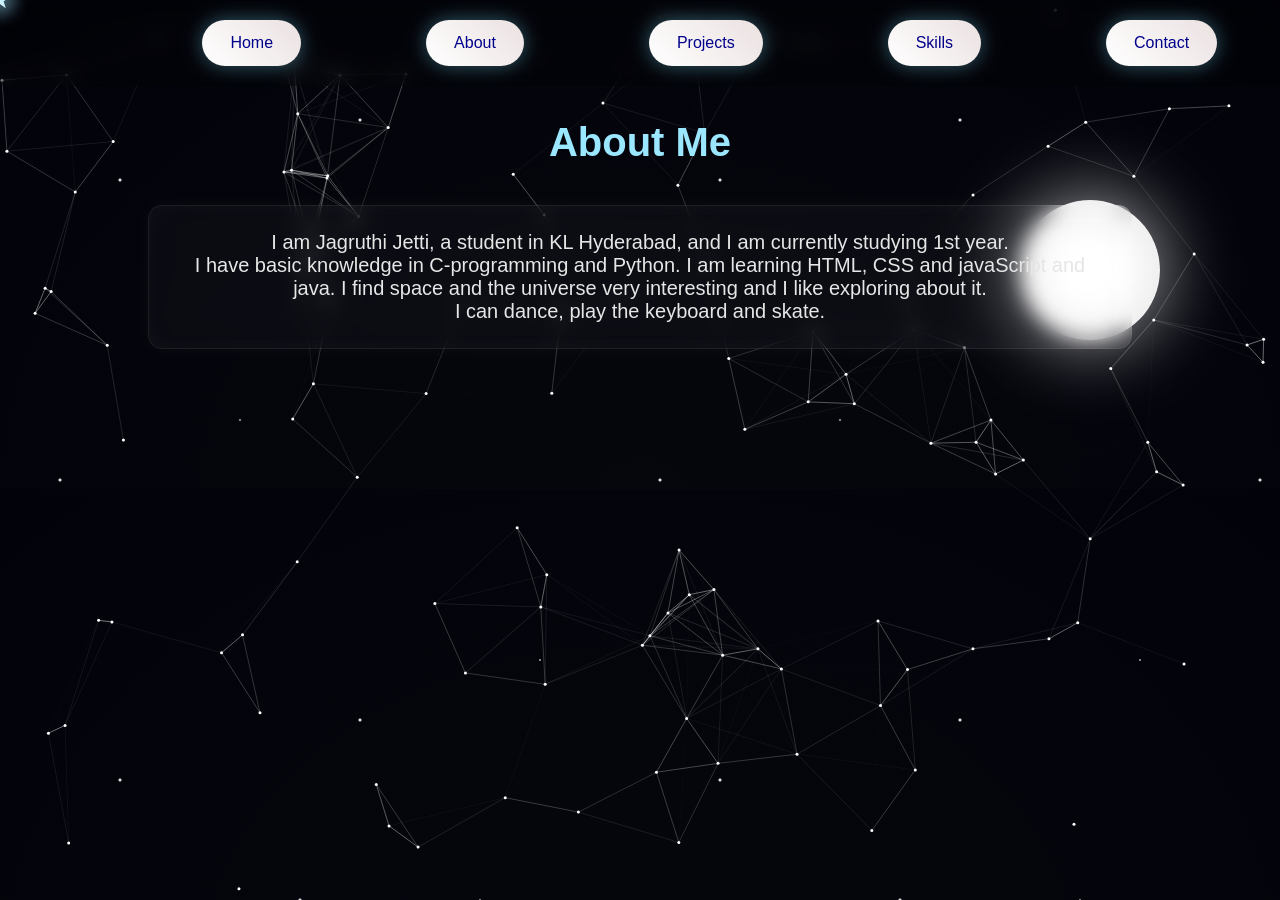
==== aboutme.html @ a0fea918 "Add files via upload" ====
<!DOCTYPE html>
<html>
<head>
<title>About Me</title>
<link rel="stylesheet" href="style.css">
</head>

<body>

<div class="star-cursor"></div>
<div class="star-glow"></div>
<canvas class="stars"></canvas>
<div class="moon"></div>
<div class="stars"></div>
<canvas id="constellation"></canvas>

<nav>
<ul>
<li><a href="index.html" class="magnetic">Home</a></li>
<li><a href="aboutme.html" class="magnetic">About</a></li>
<li><a href="projects.html" class="magnetic" x>Projects</a></li>
<li><a href="skills.html" class="magnetic">Skills</a></li>
<li><a href="contact.html" class="magnetic">Contact</a></li>
</ul>
</nav>

<section class="section">
<h2>About Me</h2>
<div class="card">
<p style="font-size: 20px;">I am Jagruthi Jetti, a student in KL Hyderabad, and I am currently studying 1st year.</p>
<p style="font-size: 20px;">I have basic knowledge in C-programming and Python. I am learning HTML, CSS and javaScript and java. I find space and the universe very interesting and I like exploring about it.</p>
<p style="font-size: 20px;">I can dance, play the keyboard and skate.</p>
</div>

</section>

<script src="space.js"></script>

</body>
</html>
---- style.css ----
*{
    margin:0;
    padding:0;
    box-sizing:border-box;
    font-family: 'Segoe UI', sans-serif;
    cursor:none;
}

body{
    color:white;
    background: radial-gradient(ellipse at bottom,#05070d 0%,#02030a 100%);
    overflow-x:hidden;
}
/* Hide default cursor */
body{
    cursor:none;
}
/* MAIN STAR */
.star-cursor{
    position:fixed;
    width:20px;
    height:20px;
    pointer-events:none;
    z-index:9999;
    background:linear-gradient(45deg,#ffffff,#9be7ff);

    clip-path:polygon(
        50% 0%,
        61% 35%,
        98% 35%,
        68% 57%,
        79% 91%,
        50% 70%,
        21% 91%,
        32% 57%,
        2% 35%,
        39% 35%
    );
    box-shadow:
        0 0 8px #9be7ff,
        0 0 20px #9be7ff,
        0 0 40px rgba(155,231,255,0.7);
    transform:translate(-50%,-50%);
    animation:twinkle 2s infinite alternate;
}
/* SOFT GLOW */
.star-glow{
    position:fixed;
    width:40px;
    height:40px;
    border-radius:50%;
    pointer-events:none;
    z-index:9998;
    background:radial-gradient(circle,rgba(155,231,255,0.6),rgba(155,231,255,0.2),transparent);
    filter:blur(6px);
    transform:translate(-50%,-50%);
}
/* TWINKLE */
@keyframes twinkle{
    0%{
        transform:translate(-50%,-50%) scale(1) rotate(0deg);
    }
    100%{
        transform:translate(-50%,-50%) scale(1.2) rotate(20deg);
    }
}
/* NAVBAR */
nav{
    display:flex;
    justify-content:space-between;
    align-items:center;
    padding:20px 8%;
    position:fixed;
    width:100%;
    top:0;
    background:rgba(0,0,0,0.25);
    backdrop-filter:blur(10px);
    z-index:10;
}

.logo{
    font-size:22px;
    color:#8edbff;
    letter-spacing:2px;
}

nav ul{
    display:flex;
    gap:25px;
    list-style:none;
}

nav a{
    color:white;
    text-decoration:none;
    transition:0.4s;
}
nav a:hover{
    color:#8edbff;
    text-shadow:0 0 15px #8edbff;
}
/* HERO */
.hero{
    height:100vh;
    display:flex;
    flex-direction:column;
    justify-content:center;
    align-items:center;
    text-align:center;
}
.hero h1{
    font-size:60px;
    text-shadow:0 0 20px #8edbff;
}
.hero p{
    margin-top:10px;
    color:#ccc;
}
/* SPACE CARDS */
.card{
    background:rgba(255,255,255,0.03);
    border:1px solid rgba(255,255,255,0.08);
    padding:25px;
    margin:20px;
    border-radius:14px;
    backdrop-filter:blur(10px);
    box-shadow:
        0 0 20px rgba(255,255,255,0.04),inset 0 0 25px rgba(255,255,255,0.03);
    transition:0.4s;
    color:#e6e6e6;
}
/* hover */
.card:hover{
    transform:translateY(-6px);
    box-shadow:0 0 35px rgba(255,255,255,0.12);
}
/* SECTIONS */
.section{
    padding:120px 10%;
    text-align:center;
}

.section h2{
    font-size:40px;
    margin-bottom:40px;
    color:#9be7ff;
}
/* MOON */
.moon{
    position:fixed;
    right:120px;
    top:200px;
    width:140px;
    height:140px;
    background:radial-gradient(circle,#fff 30%,#e4e4e4);
    border-radius:50%;
    box-shadow:0 0 80px rgba(255,255,255,0.7);
    z-index:-1;
}
/* SHOOTING STAR */
.shooting-star{
    position:fixed;
    top:0;
    left:50%;
    width:3px;
    height:3px;
    background:white;
    box-shadow:0 0 10px white,0 0 20px white;
    animation:shoot 6s linear infinite;
}
@keyframes shoot{
0%{
    transform:translate(0,0) rotate(45deg);
    opacity:1;
}
100%{
    transform:translate(-1200px,700px) rotate(45deg);
    opacity:0;
}
}
/* SCROLL ANIMATION */
.hidden{
    opacity:0;
    transform:translateY(50px);
    transition:all 1s;
}
.show{
    opacity:1;
    transform:translateY(0);
}
/* MOBILE */
@media(max-width:768px){

.hero h1{
font-size:38px;
}

nav ul{
gap:15px;
font-size:14px;
}

.section{
padding:100px 6%;
}

.moon{
width:90px;
height:90px;
}

}
/* SPACESHIP */

.spaceship{
position:fixed;
width:60px;
top:40%;
left:-100px;
z-index:-1;
animation:flyShip 30s linear infinite;
opacity:0.8;
}

@keyframes flyShip{

0%{
transform:translateX(0) rotate(10deg);
}

100%{
transform:translateX(120vw) rotate(10deg);
}

}
/* MAGNETIC BUTTON */

.magnetic{

display:inline-block;
padding:14px 28px;
border-radius:30px;
background:linear-gradient(45deg,white,rgb(235, 225, 225));
color:darkblue;
text-decoration:none;
transition:transform 0.2s ease;
box-shadow:0 0 20px rgba(125,226,255,0.4);
margin-left: 100px;

}
/* CURSOR STAR TRAIL */

.cursor-star{

position:fixed;

width:6px;
height:6px;

background:white;

clip-path:polygon(
50% 0%,
61% 35%,
98% 35%,
68% 57%,
79% 91%,
50% 70%,
21% 91%,
32% 57%,
2% 35%,
39% 35%
);

pointer-events:none;

z-index:9997;

animation:starFade 0.6s linear forwards;

}

@keyframes starFade{

0%{
opacity:1;
transform:scale(1);
}

100%{
opacity:0;
transform:scale(0.2);
}

}
/* METEOR */

.meteor{

position:fixed;

width:3px;
height:3px;

background:white;

border-radius:50%;

box-shadow:
0 0 8px white,
0 0 20px white,
0 0 40px white;

pointer-events:none;

z-index:-1;

animation:meteorFall linear forwards;

}

/* tail */

.meteor::after{

content:"";

position:absolute;

top:0;
left:0;

width:150px;
height:2px;

background:linear-gradient(
90deg,
white,
rgba(255,255,255,0)
);

transform:translateX(-150px);

}

@keyframes meteorFall{

0%{
transform:translate(0,0) rotate(45deg);
opacity:1;
}

100%{
transform:translate(-1000px,600px) rotate(45deg);
opacity:0;
}

}
/* HERO TEXT */

.hero h1{

font-size:60px;

transition:transform 0.4s ease, text-shadow 0.4s ease;

text-shadow:
0 0 10px white,
0 0 20px rgba(255,255,255,0.5);

}

/* HOVER EFFECT */

.hero h1:hover{

transform:scale(1.15);

text-shadow:
0 0 20px white,
0 0 40px white,
0 0 80px rgba(255,255,255,0.7);

}

/* subtitle */

.hero p{

font-size:20px;

color:#dcdcdc;

transition:transform 0.3s ease;

}

.hero p:hover{

transform:scale(1.1);

}
/* HERO TITLE */

.space-title{

font-size:60px;
letter-spacing:6px;
position:relative;
z-index:2;

}

/* LETTER STYLE */

.space-title span{

display:inline-block;
transition:transform 0.3s ease;

}

/* HOVER */

.space-title span:hover{

transform:scale(1.4) translateY(-6px);

}

/* EMITTED STAR */

.letter-star{

position:absolute;

width:4px;
height:4px;

background:white;

border-radius:50%;

box-shadow:
0 0 6px white,
0 0 12px white;

pointer-events:none;

animation:starBurst 0.8s linear forwards;

}

/* star animation */

@keyframes starBurst{

0%{
opacity:1;
transform:translate(0,0) scale(1);
}

100%{
opacity:0;
transform:translate(var(--x),var(--y)) scale(0.3);
}

}

/* CONSTELLATION CANVAS */

#constellation{

position:fixed;

top:0;
left:0;

width:100%;
height:100%;

pointer-events:none;

z-index:-2;

}
a{
    text-decoration: none;
    color: white;/* base text color */
    transition: transform 0.4s ease, text-shadow 0.4s ease;
}
a:hover{
    transform: scale(1.2); /* enlarges text */
  text-shadow:
    0 0 10px white,
    0 0 20px white,
    0 0 30px white,
    0 0 40px white;
}
/* --- Glow effect while typing --- */
form {
    display: inline-block;
    text-align: left;
    max-width: 500px;
    width: 100%;
}

form label {
    color: #ffffff;
    font-size: 16px;
}

form input, form textarea {
    width: 100%;
    padding: 12px;
    margin-bottom: 20px;
    border-radius: 10px;
    border: 1px solid rgba(255,255,255,0.2);
    background: rgba(0,0,0,0.8);
    color: #ffffff;
    font-size: 16px;
    backdrop-filter: blur(5px);
    transition: transform 0.3s ease, box-shadow 0.3s ease;
}
form input:focus, form textarea:focus {
    outline: none;
    transform: scale(1.02);
    box-shadow: 0 0 15px rgba(255,255,255,0.5);
}

/* Cursor Star Trail (tiny stars) */
.input-star {
    position: fixed;
    width: 6px;
    height: 6px;
    background: white;
    border-radius: 50%;
    pointer-events: none;
    z-index: 9999;
    animation:inputStarFade 0.6s linear forwards;
}

@keyframes inputStarFade {
    0% {
        opacity: 1;
        transform: scale(1) translate(0,0);
    }
    100% {
        opacity: 0;
        transform: scale(0.2) translate(var(--x), var(--y));
    }
}
.submit
{
    padding-left: 15px;
    padding-right:15px;
    background-color: black;
    color: white;
    align-items: center;
    border-radius: 5px;
    border: 0.2px solid #ffffff;
}
/* STAR FIELD */

.stars{
    position:fixed; 
    top:0;
    left:0;
    width:100%;
    height:100%;
    background:
    radial-gradient(2px 2px at 20% 30%, white, transparent),
    radial-gradient(1px 1px at 40% 70%, white, transparent),
    radial-gradient(2px 2px at 60% 20%, white, transparent),
    radial-gradient(1px 1px at 80% 50%, white, transparent),
    radial-gradient(2px 2px at 10% 80%, white, transparent),
    radial-gradient(1px 1px at 90% 10%, white, transparent),
    radial-gradient(2px 2px at 50% 50%, white, transparent);
    background-size:600px 600px;
    animation:starMove 200s linear infinite;
    z-index:-2;
}
@keyframes starMove{
    from{transform:translateY(0);}
    to{transform:translateY(-2000px);}
}
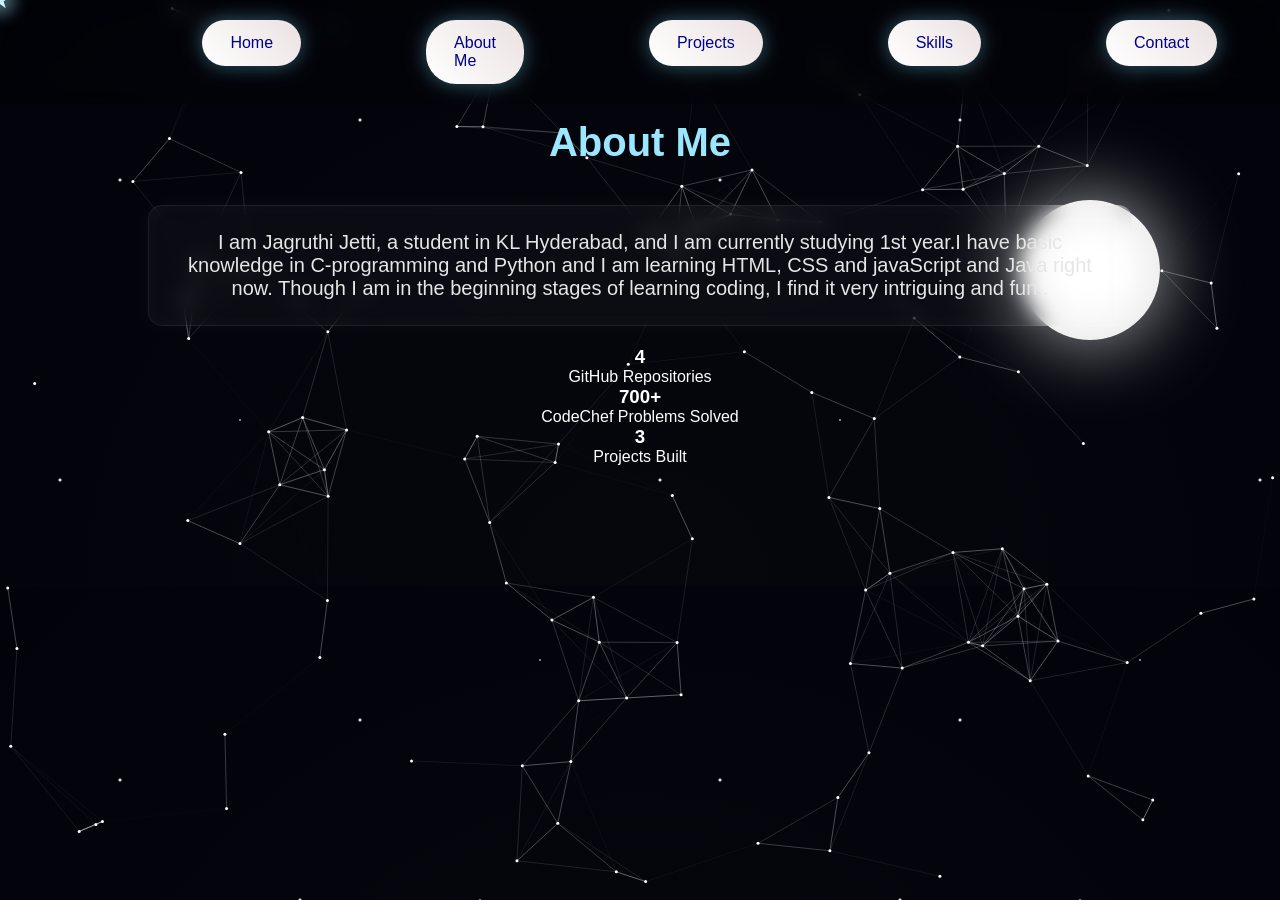
==== commit 45265be3: "Update aboutme.html" ====
--- a/aboutme.html
+++ b/aboutme.html
@@ -17,7 +17,7 @@
 <nav>
 <ul>
 <li><a href="index.html" class="magnetic">Home</a></li>
-<li><a href="aboutme.html" class="magnetic">About</a></li>
+<li><a href="aboutme.html" class="magnetic">About Me</a></li>
 <li><a href="projects.html" class="magnetic" x>Projects</a></li>
 <li><a href="skills.html" class="magnetic">Skills</a></li>
 <li><a href="contact.html" class="magnetic">Contact</a></li>
@@ -27,14 +27,28 @@
 <section class="section">
 <h2>About Me</h2>
 <div class="card">
-<p style="font-size: 20px;">I am Jagruthi Jetti, a student in KL Hyderabad, and I am currently studying 1st year.</p>
-<p style="font-size: 20px;">I have basic knowledge in C-programming and Python. I am learning HTML, CSS and javaScript and java. I find space and the universe very interesting and I like exploring about it.</p>
-<p style="font-size: 20px;">I can dance, play the keyboard and skate.</p>
+<p style="font-size: 20px;">I am Jagruthi Jetti, a student in KL Hyderabad, and I am currently studying 1st year.I have basic knowledge in C-programming and Python and I am learning HTML, CSS and javaScript and Java right now. Though I am in the beginning stages of learning coding, I find it very intriguing and fun..
+</p>
 </div>
 
+<div class="stats-container">
+    <div class="glass-card">
+        <h3>4</h3>
+        <p>GitHub Repositories</p>
+    </div>
+    <div class="glass-card">
+        <h3>700+</h3>
+        <p>CodeChef Problems Solved</p>
+    </div>
+    <div class="glass-card">
+        <h3>3</h3>
+        <p>Projects Built</p>
+    </div>
+</div>
 </section>
 
 <script src="space.js"></script>
 
 </body>
-</html>+
+</html>
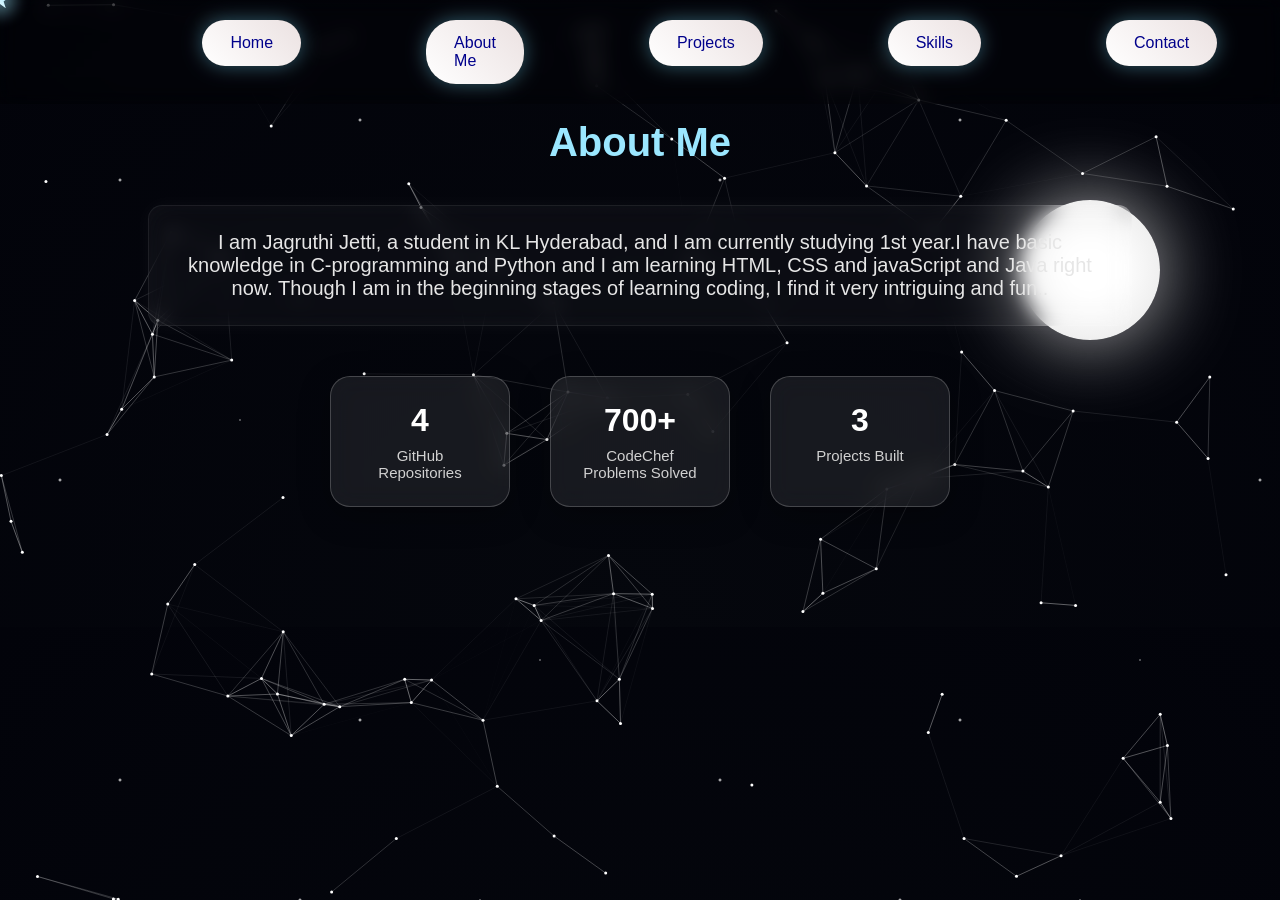
==== commit 7050382c: "Update aboutme.html" ====
--- a/aboutme.html
+++ b/aboutme.html
@@ -10,15 +10,14 @@
 <div class="star-cursor"></div>
 <div class="star-glow"></div>
 <canvas class="stars"></canvas>
-<div class="moon"></div>
-<div class="stars"></div>
+<div class="moon"></div>    
 <canvas id="constellation"></canvas>
 
 <nav>
 <ul>
 <li><a href="index.html" class="magnetic">Home</a></li>
 <li><a href="aboutme.html" class="magnetic">About Me</a></li>
-<li><a href="projects.html" class="magnetic" x>Projects</a></li>
+<li><a href="projects.html" class="magnetic">Projects</a></li>
 <li><a href="skills.html" class="magnetic">Skills</a></li>
 <li><a href="contact.html" class="magnetic">Contact</a></li>
 </ul>
@@ -52,3 +51,4 @@
 </body>
 
 </html>
+
--- a/style.css
+++ b/style.css
@@ -584,4 +584,46 @@
     from{transform:translateY(0);}
     to{transform:translateY(-2000px);}
 }
-
+.stats-container{
+display:flex;
+justify-content:center;
+gap:40px;
+margin-top:50px;
+flex-wrap:wrap;
+}
+
+.glass-card{
+width:180px;
+padding:25px;
+text-align:center;
+
+background: rgba(255,255,255,0.08);
+border-radius:20px;
+
+backdrop-filter: blur(12px);
+-webkit-backdrop-filter: blur(12px);
+
+border:1px solid rgba(255,255,255,0.2);
+
+box-shadow:0 8px 32px rgba(0,0,0,0.3);
+
+transition:0.3s ease;
+}
+
+.glass-card:hover{
+transform: translateY(-8px) scale(1.03);
+box-shadow:0 15px 40px rgba(0,0,0,0.5);
+}
+
+.glass-card h3{
+font-size:32px;
+margin:0;
+color:white;
+}
+
+.glass-card p{
+margin-top:8px;
+font-size:15px;
+color:#d1d1d1;
+}
+
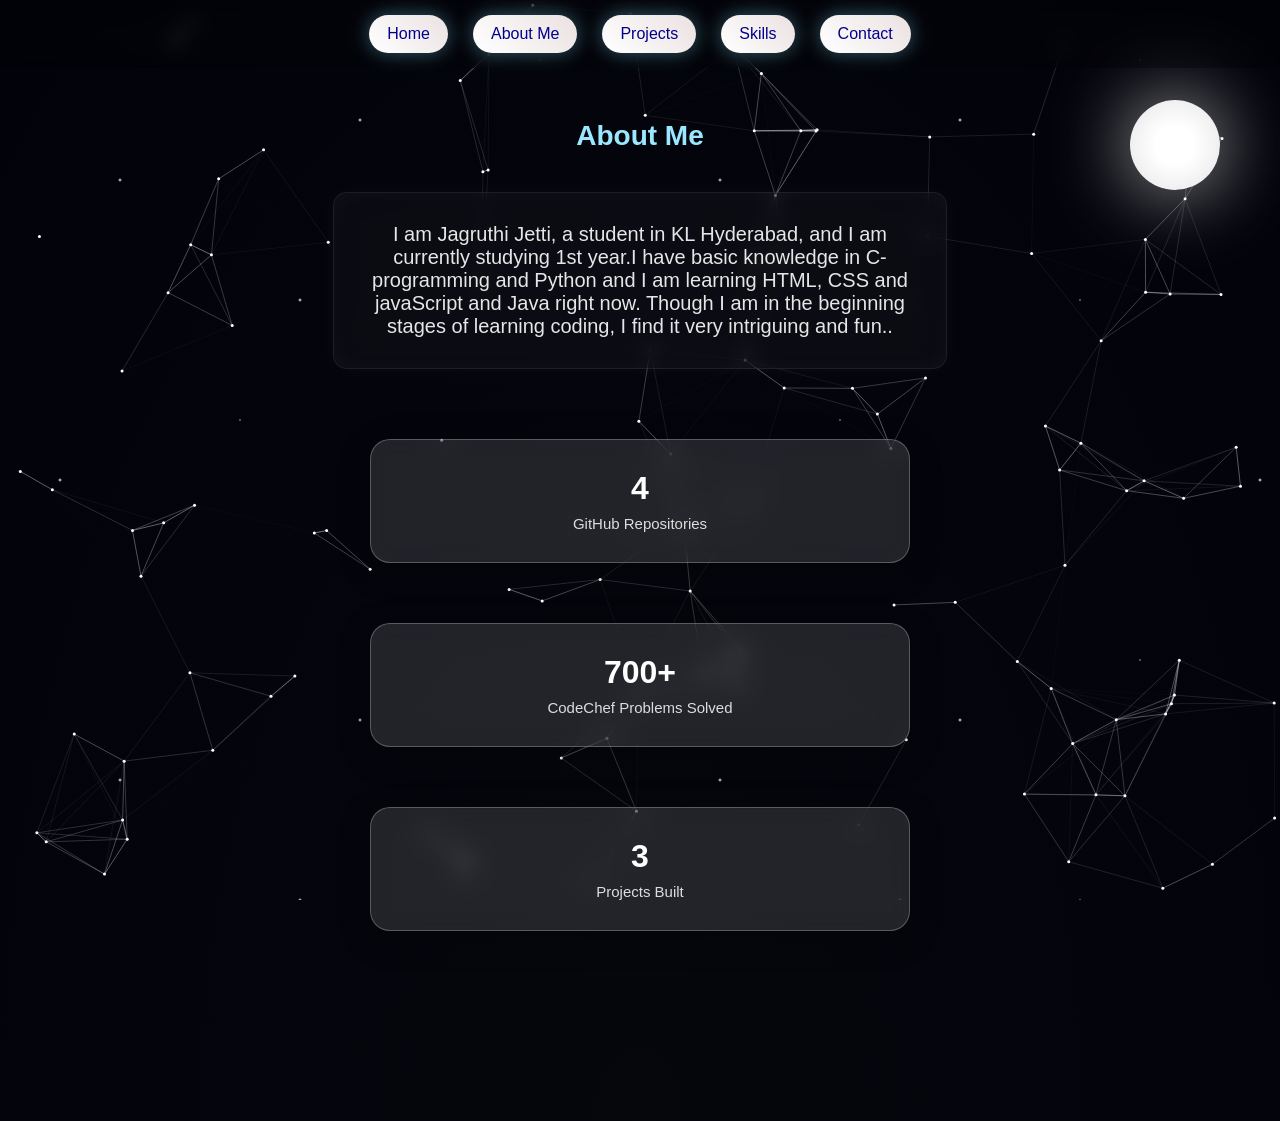
==== commit 3cca61d1: "Update aboutme.html" ====
--- a/aboutme.html
+++ b/aboutme.html
@@ -47,8 +47,10 @@
 </section>
 
 <script src="space.js"></script>
+<script src="mediaqueries.js"></script>
 
 </body>
 
 </html>
 
+
--- a/style.css
+++ b/style.css
@@ -86,10 +86,12 @@
 
 nav ul{
     display:flex;
-    gap:25px;
+    gap:40px;
     list-style:none;
 }
-
+nav li{
+    list-style:none;
+}
 nav a{
     color:white;
     text-decoration:none;
@@ -245,7 +247,7 @@
 text-decoration:none;
 transition:transform 0.2s ease;
 box-shadow:0 0 20px rgba(125,226,255,0.4);
-margin-left: 100px;
+margin-left: 0px;
 
 }
 /* CURSOR STAR TRAIL */
@@ -590,40 +592,47 @@
 gap:40px;
 margin-top:50px;
 flex-wrap:wrap;
+z-index:6;
+position:relative;
+max-width:900px;
+margin:50px auto
 }
 
 .glass-card{
-width:180px;
+width:200px;
 padding:25px;
 text-align:center;
-
-background: rgba(255,255,255,0.08);
+background:rgba(255,255,255,0.12);
 border-radius:20px;
-
-backdrop-filter: blur(12px);
--webkit-backdrop-filter: blur(12px);
-
-border:1px solid rgba(255,255,255,0.2);
-
+backdrop-filter:blur(12px);
+-webkit-backdrop-filter:blur(12px);
+border:1px solid rgba(255,255,255,0.25);
 box-shadow:0 8px 32px rgba(0,0,0,0.3);
-
-transition:0.3s ease;
+color:white;
+transition:0.3s;
 }
 
 .glass-card:hover{
-transform: translateY(-8px) scale(1.03);
+transform:translateY(-8px);
 box-shadow:0 15px 40px rgba(0,0,0,0.5);
 }
 
 .glass-card h3{
 font-size:32px;
 margin:0;
-color:white;
 }
 
 .glass-card p{
 margin-top:8px;
 font-size:15px;
-color:#d1d1d1;
-}
-
+color:#ddd;
+}
+.section{
+position:relative;
+z-index:5;
+}
+
+
+
+
+
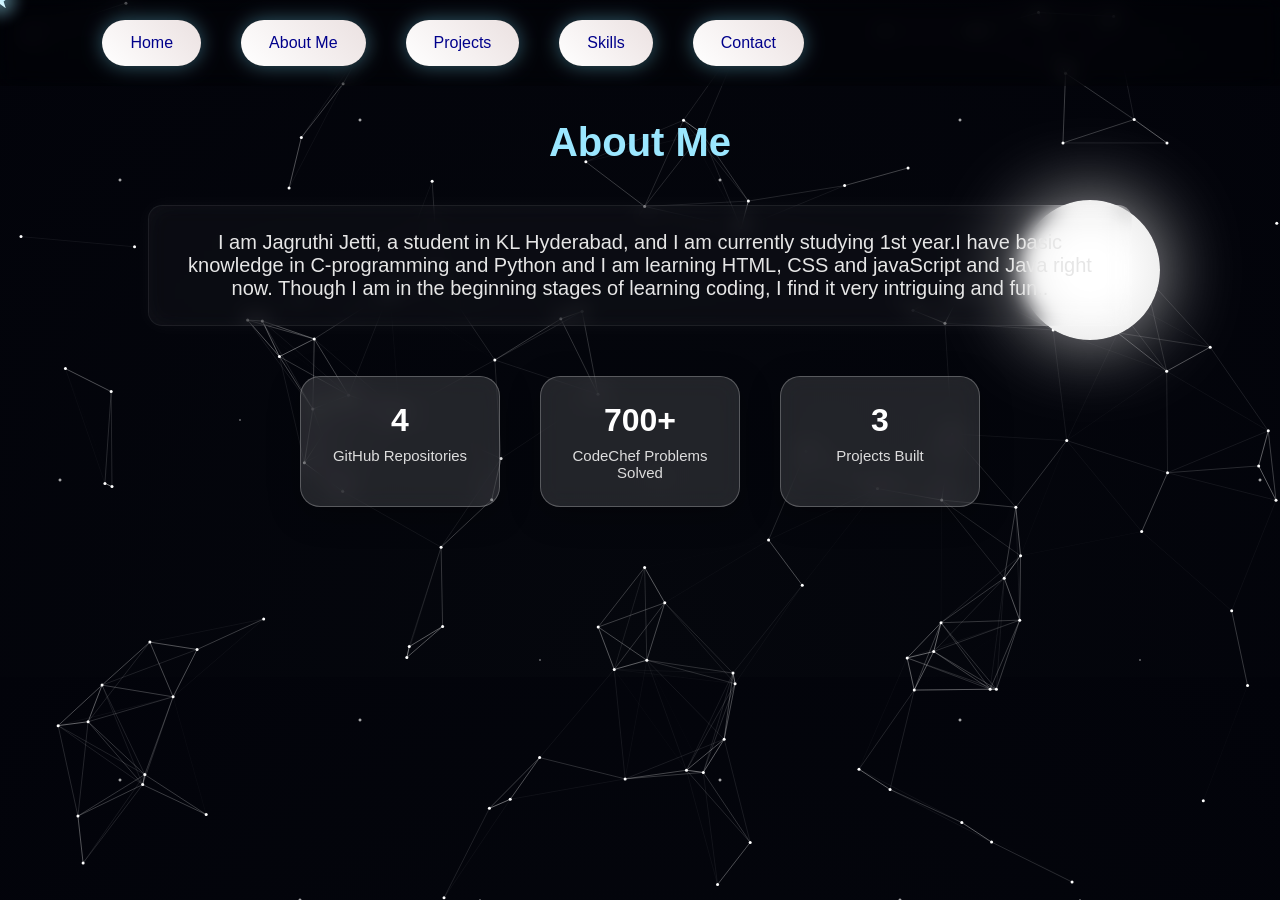
==== commit e65c2e27: "Update aboutme.html" ====
--- a/aboutme.html
+++ b/aboutme.html
@@ -47,10 +47,9 @@
 </section>
 
 <script src="space.js"></script>
-<script src="mediaqueries.js"></script>
-
 </body>
 
 </html>
 
 
+
